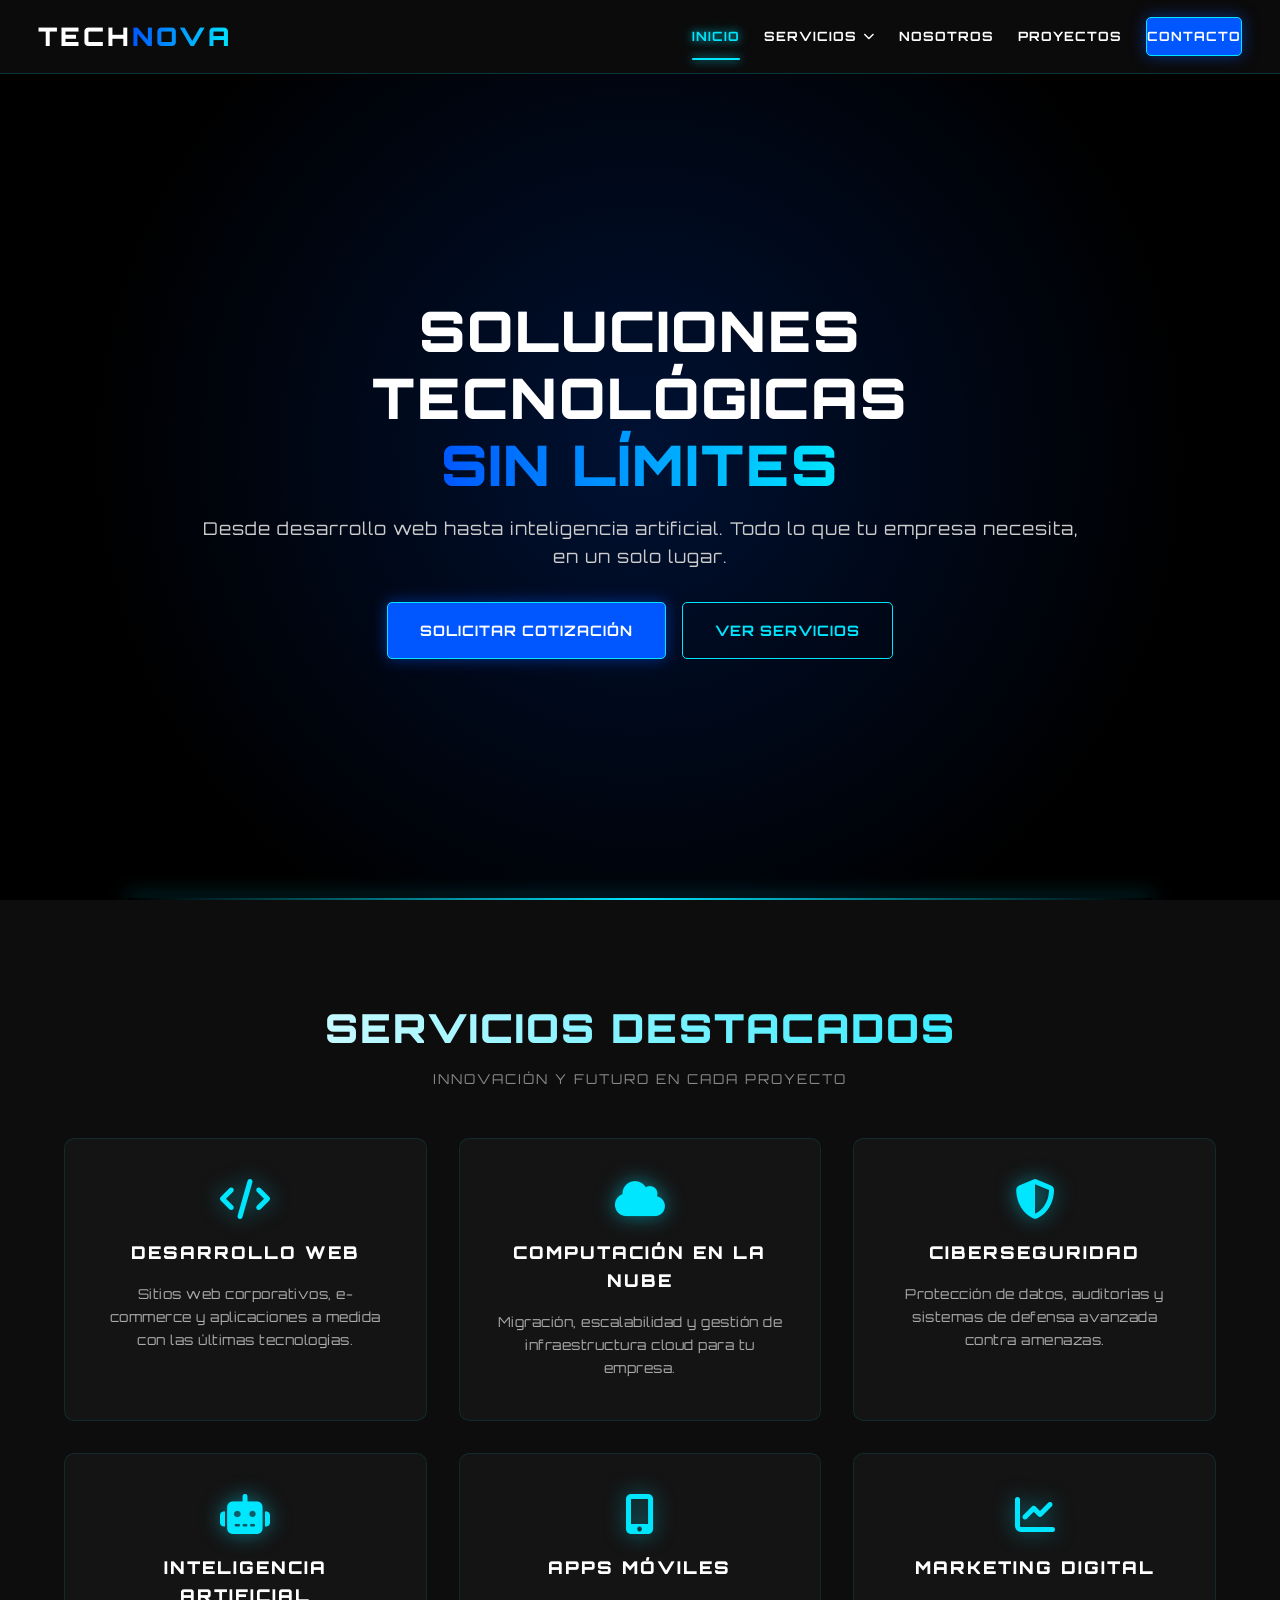
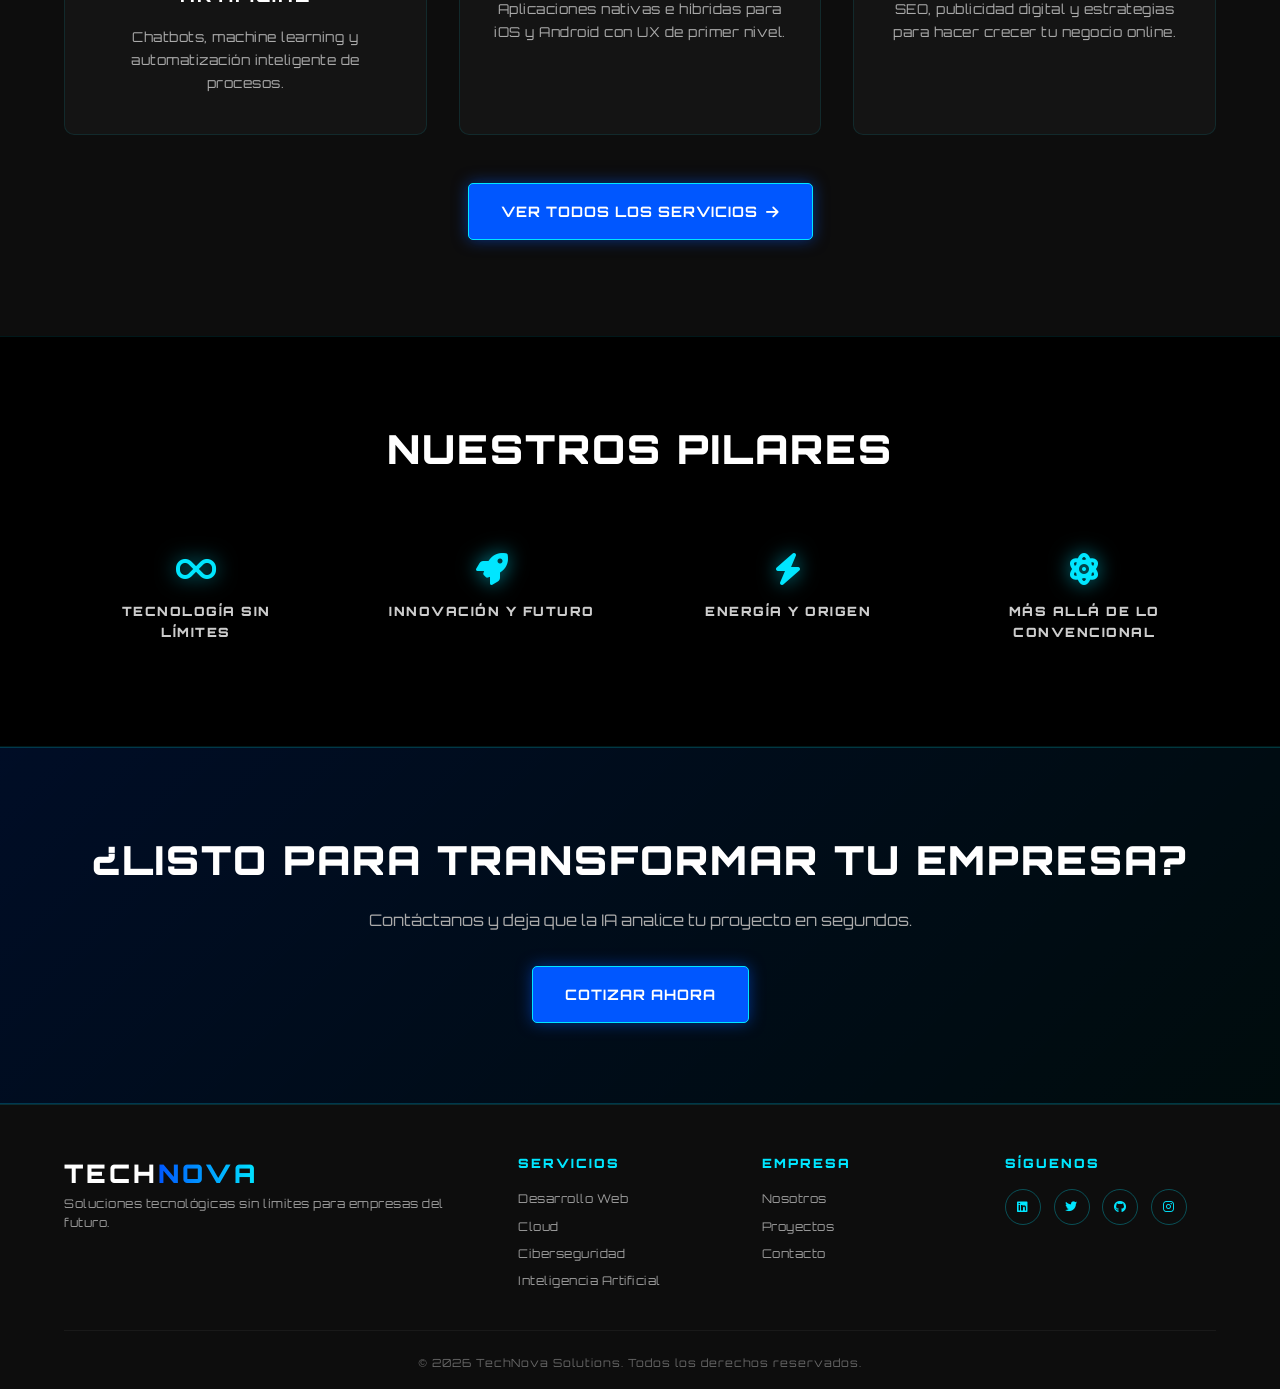
==== index.html @ 66c61c35 "Add files via upload" ====
<!DOCTYPE html>
<html lang="es">
<head>
    <meta charset="UTF-8">
    <meta name="viewport" content="width=device-width, initial-scale=1.0">
    <meta name="description" content="TechNova Solutions - Consultoría tecnológica integral: Desarrollo, Nube, IA, Ciberseguridad y más.">
    <meta name="theme-color" content="#0D0D0D">
    <title>TechNova Solutions | Innovación Sin Límites</title>
    
    <!-- Favicons -->
    <link rel="apple-touch-icon" sizes="180x180" href="assets/favicon/apple-touch-icon.png">
    <link rel="icon" type="image/png" sizes="32x32" href="assets/favicon/favicon-32x32.png">
    <link rel="icon" type="image/png" sizes="16x16" href="assets/favicon/favicon-16x16.png">
    <link rel="icon" href="favicon.ico" type="image/x-icon">
    <link rel="manifest" href="site.webmanifest">
    
    <!-- Fuentes e iconos -->
    <link rel="preconnect" href="https://fonts.googleapis.com">
    <link rel="preconnect" href="https://fonts.gstatic.com" crossorigin>
    <link href="https://fonts.googleapis.com/css2?family=Orbitron:wght@400;700;900&display=swap" rel="stylesheet">
    <link rel="stylesheet" href="https://cdnjs.cloudflare.com/ajax/libs/font-awesome/6.4.0/css/all.min.css">
    
    <!-- Estilos -->
    <link rel="stylesheet" href="css/styles.css">
    <link rel="stylesheet" href="css/animations.css">
</head>
<body>

    <!-- ========== HEADER CON MENÚ DESPLEGABLE ========== -->
    <header class="header">
        <a href="index.html" class="logo">
            <img src="assets/img/logo-icon.png" alt="TechNova" class="logo-icon" onerror="this.style.display='none'">
            <span class="logo-text">TECH<span class="logo-accent">NOVA</span></span>
        </a>
        
        <!-- Botón hamburguesa para móvil -->
        <button class="menu-toggle" aria-label="Menú">
            <i class="fas fa-bars"></i>
        </button>
        
        <nav class="nav">
            <a href="index.html" class="active">Inicio</a>
            
            <!-- MENÚ DESPLEGABLE DE SERVICIOS -->
            <div class="dropdown">
                <a href="servicios.html" class="dropdown-toggle">
                    Servicios <i class="fas fa-chevron-down"></i>
                </a>
                <div class="dropdown-menu">
                    <div class="dropdown-column">
                        <h4><i class="fas fa-code"></i> Desarrollo</h4>
                        <a href="servicios.html#web">Desarrollo Web</a>
                        <a href="servicios.html#mobile">Apps Móviles</a>
                        <a href="servicios.html#software">Software a Medida</a>
                        <a href="servicios.html#erp">ERP y CRM</a>
                        <a href="servicios.html#apis">APIs y Microservicios</a>
                    </div>
                    <div class="dropdown-column">
                        <h4><i class="fas fa-cloud"></i> Cloud</h4>
                        <a href="servicios.html#cloud">Computación en la Nube</a>
                        <a href="servicios.html#devops">DevOps y CI/CD</a>
                        <a href="servicios.html#servers">Servidores y Hosting</a>
                        <a href="servicios.html#databases">Bases de Datos</a>
                    </div>
                    <div class="dropdown-column">
                        <h4><i class="fas fa-shield-alt"></i> Seguridad</h4>
                        <a href="servicios.html#cyber">Ciberseguridad</a>
                        <a href="servicios.html#pentest">Pentesting</a>
                        <a href="servicios.html#backup">Backup y Recuperación</a>
                    </div>
                    <div class="dropdown-column">
                        <h4><i class="fas fa-robot"></i> IA y Datos</h4>
                        <a href="servicios.html#ai">Inteligencia Artificial</a>
                        <a href="servicios.html#chatbots">Chatbots</a>
                        <a href="servicios.html#bigdata">Big Data</a>
                        <a href="servicios.html#bi">Business Intelligence</a>
                    </div>
                    <div class="dropdown-column">
                        <h4><i class="fas fa-chart-line"></i> Marketing</h4>
                        <a href="servicios.html#seo">SEO</a>
                        <a href="servicios.html#ads">Publicidad Digital</a>
                        <a href="servicios.html#social">Redes Sociales</a>
                    </div>
                    <div class="dropdown-column">
                        <h4><i class="fas fa-cogs"></i> Más</h4>
                        <a href="servicios.html">Ver Todos los Servicios →</a>
                    </div>
                </div>
            </div>
            
            <a href="nosotros.html">Nosotros</a>
            <a href="proyectos.html">Proyectos</a>
            <a href="contacto.html" class="btn-primary">Contacto</a>
        </nav>
    </header>

    <!-- ========== HERO ========== -->
    <section class="hero">
        <div class="hero-content">
            <h1>Soluciones Tecnológicas <br><span class="gradient-text">Sin Límites</span></h1>
            <p>Desde desarrollo web hasta inteligencia artificial. Todo lo que tu empresa necesita, en un solo lugar.</p>
            <div class="hero-buttons">
                <a href="contacto.html" class="btn-primary btn-large">Solicitar Cotización</a>
                <a href="servicios.html" class="btn-secondary btn-large">Ver Servicios</a>
            </div>
        </div>
        <div class="hero-glow"></div>
    </section>

    <!-- ========== SERVICIOS DESTACADOS ========== -->
    <section class="services">
        <h2>Servicios Destacados</h2>
        <p class="section-subtitle">Innovación y futuro en cada proyecto</p>
        <div class="services-grid">
            <div class="service-card">
                <i class="fas fa-code"></i>
                <h3>Desarrollo Web</h3>
                <p>Sitios web corporativos, e-commerce y aplicaciones a medida con las últimas tecnologías.</p>
            </div>
            <div class="service-card">
                <i class="fas fa-cloud"></i>
                <h3>Computación en la Nube</h3>
                <p>Migración, escalabilidad y gestión de infraestructura cloud para tu empresa.</p>
            </div>
            <div class="service-card">
                <i class="fas fa-shield-alt"></i>
                <h3>Ciberseguridad</h3>
                <p>Protección de datos, auditorías y sistemas de defensa avanzada contra amenazas.</p>
            </div>
            <div class="service-card">
                <i class="fas fa-robot"></i>
                <h3>Inteligencia Artificial</h3>
                <p>Chatbots, machine learning y automatización inteligente de procesos.</p>
            </div>
            <div class="service-card">
                <i class="fas fa-mobile-alt"></i>
                <h3>Apps Móviles</h3>
                <p>Aplicaciones nativas e híbridas para iOS y Android con UX de primer nivel.</p>
            </div>
            <div class="service-card">
                <i class="fas fa-chart-line"></i>
                <h3>Marketing Digital</h3>
                <p>SEO, publicidad digital y estrategias para hacer crecer tu negocio online.</p>
            </div>
        </div>
        <div class="services-cta">
            <a href="servicios.html" class="btn-primary btn-large">Ver Todos los Servicios <i class="fas fa-arrow-right"></i></a>
        </div>
    </section>

    <!-- ========== VALORES ========== -->
    <section class="values">
        <h2>Nuestros Pilares</h2>
        <div class="values-grid">
            <div class="value-item">
                <i class="fas fa-infinity"></i>
                <h4>Tecnología sin Límites</h4>
            </div>
            <div class="value-item">
                <i class="fas fa-rocket"></i>
                <h4>Innovación y Futuro</h4>
            </div>
            <div class="value-item">
                <i class="fas fa-bolt"></i>
                <h4>Energía y Origen</h4>
            </div>
            <div class="value-item">
                <i class="fas fa-atom"></i>
                <h4>Más Allá de lo Convencional</h4>
            </div>
        </div>
    </section>

    <!-- ========== CTA FINAL ========== -->
    <section class="cta-section">
        <h2>¿Listo para transformar tu empresa?</h2>
        <p>Contáctanos y deja que la IA analice tu proyecto en segundos.</p>
        <a href="contacto.html" class="btn-primary btn-large">Cotizar Ahora</a>
    </section>

    <!-- ========== FOOTER ========== -->
    <footer class="footer">
        <div class="footer-content">
            <div class="footer-col">
                <div class="logo">
                    <img src="assets/img/logo-icon.png" alt="TechNova" class="logo-icon" onerror="this.style.display='none'">
                    <span class="logo-text">TECH<span class="logo-accent">NOVA</span></span>
                </div>
                <p>Soluciones tecnológicas sin límites para empresas del futuro.</p>
            </div>
            <div class="footer-col">
                <h4>Servicios</h4>
                <a href="servicios.html#web">Desarrollo Web</a>
                <a href="servicios.html#cloud">Cloud</a>
                <a href="servicios.html#cyber">Ciberseguridad</a>
                <a href="servicios.html#ai">Inteligencia Artificial</a>
            </div>
            <div class="footer-col">
                <h4>Empresa</h4>
                <a href="nosotros.html">Nosotros</a>
                <a href="proyectos.html">Proyectos</a>
                <a href="contacto.html">Contacto</a>
            </div>
            <div class="footer-col">
                <h4>Síguenos</h4>
                <div class="social-links">
                    <a href="#"><i class="fab fa-linkedin"></i></a>
                    <a href="#"><i class="fab fa-twitter"></i></a>
                    <a href="#"><i class="fab fa-github"></i></a>
                    <a href="#"><i class="fab fa-instagram"></i></a>
                </div>
            </div>
        </div>
        <div class="footer-bottom">
            <p>&copy; 2026 TechNova Solutions. Todos los derechos reservados.</p>
        </div>
    </footer>

    <script src="js/main.js"></script>
</body>
</html>
---- css/styles.css ----
/* ============================================
   TECHVNOVA SOLUTIONS - STYLES.CSS
   ============================================ */

/* ============================================
   VARIABLES DE COLOR (Paleta ORIGINS)
   ============================================ */
:root {
    --origins-white: #FFFFFF;
    --origins-dark: #0D0D0D;
    --origins-blue: #0057FF;
    --origins-sky: #00E6FF;
    --origins-future: #0A84FF;
    --origins-void: #000000;
    --gradient-main: linear-gradient(135deg, #0D0D0D 0%, #0057FF 50%, #00E6FF 100%);
    --gradient-glow: linear-gradient(90deg, transparent, #00E6FF, transparent);
    --font-main: 'Orbitron', sans-serif;
}

/* ============================================
   RESET Y ESTILOS GLOBALES
   ============================================ */
* {
    margin: 0;
    padding: 0;
    box-sizing: border-box;
}

html {
    scroll-behavior: smooth;
}

body {
    font-family: var(--font-main);
    background-color: var(--origins-void);
    color: var(--origins-white);
    line-height: 1.6;
    overflow-x: hidden;
}

h1, h2, h3, h4 {
    font-weight: 900;
    letter-spacing: 2px;
    text-transform: uppercase;
}

a {
    text-decoration: none;
    color: var(--origins-white);
    transition: 0.3s;
}

img {
    max-width: 100%;
    display: block;
}

/* ============================================
   HEADER
   ============================================ */
.header {
    display: flex;
    justify-content: space-between;
    align-items: center;
    padding: 1rem 3%;
    background: rgba(13, 13, 13, 0.9);
    backdrop-filter: blur(10px);
    -webkit-backdrop-filter: blur(10px);
    position: fixed;
    width: 100%;
    top: 0;
    z-index: 1000;
    border-bottom: 1px solid rgba(0, 230, 255, 0.2);
    gap: 2rem;
    transition: padding 0.3s ease, box-shadow 0.3s ease;
}

/* Header cuando se hace scroll */
.header.scrolled {
    padding: 0.6rem 3%;
    background: rgba(13, 13, 13, 0.98);
    box-shadow: 0 5px 30px rgba(0, 230, 255, 0.15);
    border-bottom-color: rgba(0, 230, 255, 0.4);
}

.header.scrolled .logo-icon {
    height: 32px;
}

.header.scrolled .logo-text {
    font-size: 1.3rem;
}

/* --- LOGO --- */
.logo {
    display: flex;
    align-items: center;
    gap: 12px;
    text-decoration: none;
    flex-shrink: 0;
}

.logo-icon {
    height: 40px;
    width: auto;
    filter: drop-shadow(0 0 8px var(--origins-sky));
    transition: 0.3s;
}

.logo:hover .logo-icon {
    filter: drop-shadow(0 0 15px var(--origins-sky));
    transform: scale(1.05);
}

.logo-text {
    font-family: var(--font-main);
    font-weight: 900;
    font-size: 1.6rem;
    letter-spacing: 3px;
    color: var(--origins-white);
    transition: 0.3s;
}

.logo-accent {
    background: linear-gradient(90deg, var(--origins-blue), var(--origins-sky));
    -webkit-background-clip: text;
    background-clip: text;
    -webkit-text-fill-color: transparent;
}

/* --- NAVEGACIÓN --- */
.nav {
    display: flex;
    align-items: center;
    gap: 1.5rem;
    flex: 1;
    justify-content: flex-end;
}

.nav > a {
    margin: 0;
    font-size: 0.8rem;
    padding: 0.5rem 0;
    letter-spacing: 1px;
    font-weight: 700;
    text-transform: uppercase;
    position: relative;
}

.nav > a:hover,
.nav > a.active {
    color: var(--origins-sky);
    text-shadow: 0 0 10px var(--origins-sky);
}

.nav > a.active::after {
    content: '';
    position: absolute;
    bottom: -5px;
    left: 0;
    width: 100%;
    height: 2px;
    background: var(--origins-sky);
    box-shadow: 0 0 10px var(--origins-sky);
    border-radius: 2px;
}

/* --- BOTÓN PRIMARIO --- */
.btn-primary {
    background: var(--origins-blue);
    padding: 0.8rem 1.5rem;
    border-radius: 5px;
    font-weight: 700;
    border: 1px solid var(--origins-sky);
    box-shadow: 0 0 15px rgba(0, 87, 255, 0.5);
    font-family: var(--font-main);
    cursor: pointer;
    font-size: 0.85rem;
    letter-spacing: 1px;
    text-transform: uppercase;
    display: inline-flex;
    align-items: center;
    justify-content: center;
    gap: 8px;
    transition: 0.3s;
    white-space: nowrap;
}

.btn-primary:hover {
    background: var(--origins-sky);
    color: var(--origins-void);
    box-shadow: 0 0 25px var(--origins-sky);
    transform: translateY(-2px);
}

.btn-primary:disabled {
    opacity: 0.6;
    cursor: not-allowed;
    transform: none;
}

/* --- BOTÓN SECUNDARIO --- */
.btn-secondary {
    background: transparent;
    padding: 0.8rem 1.5rem;
    border-radius: 5px;
    font-weight: 700;
    border: 1px solid var(--origins-sky);
    color: var(--origins-sky);
    font-family: var(--font-main);
    cursor: pointer;
    font-size: 0.85rem;
    letter-spacing: 1px;
    text-transform: uppercase;
    display: inline-flex;
    align-items: center;
    justify-content: center;
    gap: 8px;
    transition: 0.3s;
    white-space: nowrap;
}

.btn-secondary:hover {
    background: var(--origins-sky);
    color: var(--origins-void);
    box-shadow: 0 0 25px var(--origins-sky);
    transform: translateY(-2px);
}

.btn-large {
    padding: 1rem 2rem;
    font-size: 0.9rem;
}

/* ============================================
   MENÚ DESPLEGABLE (VERSIÓN COMPACTA)
   ============================================ */
.dropdown {
    position: relative;
    display: inline-block;
}

.dropdown-toggle {
    display: flex;
    align-items: center;
    gap: 6px;
    cursor: pointer;
    user-select: none;
    font-size: 0.8rem;
    letter-spacing: 1px;
    font-weight: 700;
    text-transform: uppercase;
    padding: 0.5rem 0;
    color: var(--origins-white);
}

.dropdown-toggle:hover,
.dropdown.active .dropdown-toggle {
    color: var(--origins-sky);
    text-shadow: 0 0 10px var(--origins-sky);
}

.dropdown-toggle i {
    font-size: 0.7rem;
    transition: transform 0.3s;
}

.dropdown:hover .dropdown-toggle i,
.dropdown.active .dropdown-toggle i {
    transform: rotate(180deg);
}

/* Menú desplegable - OCULTO POR DEFECTO */
.dropdown-menu {
    position: absolute;
    top: calc(100% + 12px);
    left: 50%;
    transform: translateX(-50%) translateY(-10px);
    background: rgba(10, 10, 10, 0.98);
    backdrop-filter: blur(20px);
    -webkit-backdrop-filter: blur(20px);
    border: 1px solid rgba(0, 230, 255, 0.3);
    border-radius: 12px;
    padding: 1.2rem;
    
    /* TAMAÑO CONTROLADO */
    width: 720px;
    max-width: 90vw;
    max-height: 70vh;
    overflow-y: auto;
    
    /* Grid de 3 columnas */
    display: grid;
    grid-template-columns: repeat(3, 1fr);
    gap: 1.2rem;
    
    /* OCULTO POR DEFECTO */
    opacity: 0;
    visibility: hidden;
    pointer-events: none;
    transition: opacity 0.25s ease, transform 0.25s ease, visibility 0.25s;
    
    box-shadow: 0 15px 40px rgba(0, 0, 0, 0.7), 0 0 30px rgba(0, 87, 255, 0.2);
    z-index: 999;
}

/* Aparece al hacer hover o cuando está activo */
.dropdown:hover .dropdown-menu,
.dropdown.active .dropdown-menu {
    opacity: 1;
    visibility: visible;
    pointer-events: auto;
    transform: translateX(-50%) translateY(0);
}

/* Flecha triangular arriba */
.dropdown-menu::before {
    content: '';
    position: absolute;
    top: -8px;
    left: 50%;
    transform: translateX(-50%) rotate(45deg);
    width: 14px;
    height: 14px;
    background: rgba(10, 10, 10, 0.98);
    border-top: 1px solid rgba(0, 230, 255, 0.3);
    border-left: 1px solid rgba(0, 230, 255, 0.3);
}

/* Scrollbar personalizada */
.dropdown-menu::-webkit-scrollbar {
    width: 6px;
}

.dropdown-menu::-webkit-scrollbar-track {
    background: rgba(0, 0, 0, 0.3);
    border-radius: 3px;
}

.dropdown-menu::-webkit-scrollbar-thumb {
    background: var(--origins-sky);
    border-radius: 3px;
    box-shadow: 0 0 8px var(--origins-sky);
}

/* ============================================
   COLUMNAS DEL DROPDOWN
   ============================================ */
.dropdown-column {
    display: flex;
    flex-direction: column;
    gap: 2px;
}

.dropdown-column h4 {
    font-size: 0.7rem;
    color: var(--origins-sky);
    margin-bottom: 0.5rem;
    display: flex;
    align-items: center;
    gap: 6px;
    letter-spacing: 1.5px;
    text-transform: uppercase;
    padding-bottom: 0.5rem;
    border-bottom: 1px solid rgba(0, 230, 255, 0.2);
    font-weight: 700;
}

.dropdown-column h4 i {
    font-size: 0.8rem;
    filter: drop-shadow(0 0 5px var(--origins-sky));
}

.dropdown-column a {
    display: block;
    font-size: 0.75rem;
    padding: 0.45rem 0.6rem;
    color: #aaa;
    margin: 0;
    letter-spacing: 0.3px;
    text-transform: none;
    font-weight: 400;
    border-radius: 5px;
    transition: all 0.2s ease;
    white-space: nowrap;
    overflow: hidden;
    text-overflow: ellipsis;
}

.dropdown-column a:hover {
    color: var(--origins-sky);
    background: rgba(0, 230, 255, 0.08);
    padding-left: 1rem;
    text-shadow: 0 0 8px var(--origins-sky);
}

/* ============================================
   MENÚ HAMBURGUESA (MÓVIL)
   ============================================ */
.menu-toggle {
    display: none;
    background: transparent;
    border: 1px solid var(--origins-sky);
    color: var(--origins-sky);
    padding: 0.5rem 0.8rem;
    border-radius: 5px;
    font-size: 1.2rem;
    cursor: pointer;
    transition: 0.3s;
}

.menu-toggle:hover {
    background: rgba(0, 230, 255, 0.1);
    box-shadow: 0 0 15px rgba(0, 230, 255, 0.5);
}

/* ============================================
   HERO
   ============================================ */
.hero {
    min-height: 100vh;
    display: flex;
    align-items: center;
    justify-content: center;
    text-align: center;
    background: radial-gradient(circle at center, #001133 0%, var(--origins-void) 70%);
    position: relative;
    padding: 120px 5% 4rem;
}

.hero-content {
    position: relative;
    z-index: 2;
    max-width: 900px;
}

.hero h1 {
    font-size: clamp(1.8rem, 5vw, 3.5rem);
    margin-bottom: 1rem;
    line-height: 1.2;
}

.gradient-text {
    background: linear-gradient(90deg, var(--origins-blue), var(--origins-sky));
    -webkit-background-clip: text;
    background-clip: text;
    -webkit-text-fill-color: transparent;
}

.hero p {
    font-size: clamp(0.9rem, 2vw, 1.1rem);
    margin-bottom: 2rem;
    color: #ccc;
    font-weight: 400;
    letter-spacing: 1px;
}

.hero-buttons {
    display: flex;
    gap: 1rem;
    justify-content: center;
    flex-wrap: wrap;
}

.hero-glow {
    position: absolute;
    bottom: 0;
    left: 50%;
    transform: translateX(-50%);
    width: 80%;
    height: 2px;
    background: var(--gradient-glow);
    box-shadow: 0 0 20px var(--origins-sky);
}

/* ============================================
   PAGE HERO (Para páginas internas)
   ============================================ */
.page-hero {
    padding: 10rem 5% 4rem;
    text-align: center;
    background: radial-gradient(circle at center, #001133 0%, var(--origins-void) 70%);
    border-bottom: 1px solid rgba(0, 230, 255, 0.1);
}

.page-hero h1 {
    font-size: clamp(1.8rem, 5vw, 3.5rem);
    margin-bottom: 1rem;
}

.page-hero p {
    color: #aaa;
    font-size: 1rem;
    letter-spacing: 1px;
}

/* ============================================
   SECCIÓN SERVICIOS
   ============================================ */
.services {
    padding: 6rem 5%;
    background: var(--origins-dark);
    position: relative;
}

.services h2 {
    text-align: center;
    margin-bottom: 0.5rem;
    font-size: clamp(1.5rem, 4vw, 2.5rem);
    background: linear-gradient(90deg, var(--origins-white), var(--origins-sky));
    -webkit-background-clip: text;
    background-clip: text;
    -webkit-text-fill-color: transparent;
}

.section-subtitle {
    text-align: center;
    color: #888;
    margin-bottom: 3rem;
    font-size: 0.85rem;
    letter-spacing: 2px;
    text-transform: uppercase;
}

.services-grid {
    display: grid;
    grid-template-columns: repeat(auto-fit, minmax(280px, 1fr));
    gap: 2rem;
    max-width: 1300px;
    margin: 0 auto;
}

.service-card {
    background: rgba(255, 255, 255, 0.03);
    border: 1px solid rgba(0, 230, 255, 0.1);
    padding: 2.5rem 2rem;
    border-radius: 10px;
    text-align: center;
    transition: 0.3s;
    position: relative;
    overflow: hidden;
}

.service-card::before {
    content: '';
    position: absolute;
    top: 0;
    left: -100%;
    width: 100%;
    height: 2px;
    background: linear-gradient(90deg, transparent, var(--origins-sky), transparent);
    transition: 0.5s;
}

.service-card:hover::before {
    left: 100%;
}

.service-card:hover {
    transform: translateY(-10px);
    border-color: var(--origins-sky);
    box-shadow: 0 10px 30px rgba(0, 87, 255, 0.3);
}

.service-card i {
    font-size: 2.5rem;
    color: var(--origins-sky);
    margin-bottom: 1.2rem;
    filter: drop-shadow(0 0 10px rgba(0, 230, 255, 0.5));
}

.service-card h3 {
    font-size: 1.1rem;
    margin-bottom: 1rem;
    color: var(--origins-white);
}

.service-card p {
    color: #aaa;
    font-size: 0.85rem;
    font-weight: 400;
    letter-spacing: 0.5px;
    line-height: 1.7;
}

.service-card.highlight {
    background: linear-gradient(135deg, rgba(0, 87, 255, 0.15), rgba(0, 230, 255, 0.1));
    border: 2px solid var(--origins-sky);
    box-shadow: 0 0 30px rgba(0, 230, 255, 0.2);
}

.services-cta {
    text-align: center;
    margin-top: 3rem;
}

/* ============================================
   CATEGORÍAS DE SERVICIOS (servicios.html)
   ============================================ */
.service-category {
    padding: 4rem 5%;
    max-width: 1300px;
    margin: 0 auto;
    border-bottom: 1px solid rgba(0, 230, 255, 0.08);
}

.category-header {
    text-align: center;
    margin-bottom: 3rem;
}

.category-header i {
    font-size: 3rem;
    color: var(--origins-sky);
    margin-bottom: 1rem;
    filter: drop-shadow(0 0 15px rgba(0, 230, 255, 0.6));
}

.category-header h2 {
    font-size: clamp(1.5rem, 4vw, 2.2rem);
    margin-bottom: 0.5rem;
    background: linear-gradient(90deg, var(--origins-white), var(--origins-sky));
    -webkit-background-clip: text;
    background-clip: text;
    -webkit-text-fill-color: transparent;
}

.category-header p {
    color: #888;
    font-size: 0.95rem;
    letter-spacing: 1px;
}

/* ============================================
   SECCIÓN VALORES
   ============================================ */
.values {
    padding: 5rem 5%;
    background: var(--origins-void);
    border-top: 1px solid rgba(0, 230, 255, 0.1);
    border-bottom: 1px solid rgba(0, 230, 255, 0.1);
}

.values h2 {
    text-align: center;
    margin-bottom: 3rem;
    font-size: clamp(1.5rem, 4vw, 2.5rem);
}

.values-grid {
    display: grid;
    grid-template-columns: repeat(auto-fit, minmax(200px, 1fr));
    gap: 2rem;
    max-width: 1200px;
    margin: 0 auto;
    text-align: center;
}

.value-item {
    padding: 1.5rem;
    transition: 0.3s;
}

.value-item:hover {
    transform: scale(1.05);
}

.value-item i {
    font-size: 2rem;
    color: var(--origins-sky);
    margin-bottom: 1rem;
    filter: drop-shadow(0 0 10px rgba(0, 230, 255, 0.6));
}

.value-item h4 {
    font-size: 0.8rem;
    letter-spacing: 1.5px;
    color: #ccc;
}

/* ============================================
   CTA SECTION
   ============================================ */
.cta-section {
    padding: 5rem 5%;
    text-align: center;
    background: linear-gradient(135deg, rgba(0, 87, 255, 0.15), rgba(0, 230, 255, 0.05));
    border-top: 1px solid rgba(0, 230, 255, 0.2);
    border-bottom: 1px solid rgba(0, 230, 255, 0.2);
}

.cta-section h2 {
    font-size: clamp(1.5rem, 4vw, 2.5rem);
    margin-bottom: 1rem;
}

.cta-section p {
    color: #aaa;
    margin-bottom: 2rem;
    font-size: 1rem;
}

/* ============================================
   CONTACTO
   ============================================ */
.contact-container {
    display: grid;
    grid-template-columns: 1fr 2fr;
    gap: 3rem;
    padding: 5rem 5%;
    max-width: 1300px;
    margin: 0 auto;
}

.contact-info {
    background: rgba(255, 255, 255, 0.03);
    border: 1px solid rgba(0, 230, 255, 0.2);
    border-radius: 10px;
    padding: 2rem;
    height: fit-content;
}

.contact-info h2 {
    font-size: 1.2rem;
    margin-bottom: 1.5rem;
    color: var(--origins-sky);
}

.info-item {
    display: flex;
    gap: 1rem;
    margin-bottom: 1.5rem;
    align-items: flex-start;
}

.info-item i {
    color: var(--origins-sky);
    font-size: 1.3rem;
    margin-top: 4px;
}

.info-item h4 {
    font-size: 0.75rem;
    color: #888;
    margin-bottom: 0.2rem;
    letter-spacing: 1px;
}

.info-item p {
    font-size: 0.85rem;
    color: #ddd;
    text-transform: none;
    letter-spacing: 0.5px;
}

.contact-form-container {
    background: rgba(255, 255, 255, 0.02);
    border: 1px solid rgba(0, 230, 255, 0.15);
    border-radius: 10px;
    padding: 2.5rem;
}

.contact-form label {
    display: block;
    font-size: 0.75rem;
    color: var(--origins-sky);
    margin-bottom: 0.5rem;
    letter-spacing: 1px;
    text-transform: uppercase;
    font-weight: 700;
}

.contact-form label i {
    margin-right: 6px;
}

.form-row {
    display: grid;
    grid-template-columns: 1fr 1fr;
    gap: 1.5rem;
}

/* ============================================
   FORMULARIOS
   ============================================ */
.form-group {
    margin-bottom: 1.5rem;
}

.form-group input,
.form-group select,
.form-group textarea {
    width: 100%;
    padding: 1rem 1.2rem;
    background: rgba(255, 255, 255, 0.05);
    border: 1px solid rgba(0, 230, 255, 0.3);
    border-radius: 5px;
    color: var(--origins-white);
    font-family: var(--font-main);
    font-size: 0.85rem;
    outline: none;
    transition: 0.3s;
    letter-spacing: 0.5px;
}

.form-group input::placeholder,
.form-group textarea::placeholder {
    color: #666;
    font-family: var(--font-main);
}

.form-group input:focus,
.form-group select:focus,
.form-group textarea:focus {
    border-color: var(--origins-sky);
    box-shadow: 0 0 15px rgba(0, 230, 255, 0.3);
    background: rgba(255, 255, 255, 0.08);
}

.form-group select {
    cursor: pointer;
    appearance: none;
    -webkit-appearance: none;
    background-image: url("data:image/svg+xml;charset=UTF-8,%3csvg xmlns='http://www.w3.org/2000/svg' viewBox='0 0 24 24' fill='none' stroke='%2300E6FF' stroke-width='2'%3e%3cpolyline points='6 9 12 15 18 9'/%3e%3c/svg%3e");
    background-repeat: no-repeat;
    background-position: right 1rem center;
    background-size: 1em;
    padding-right: 2.5rem;
}

.form-group select option {
    background: var(--origins-dark);
    color: var(--origins-white);
}

.form-group select optgroup {
    background: #1a1a1a;
    color: var(--origins-sky);
    font-weight: 700;
    padding: 0.5rem 0;
}

/* ============================================
   AI RESPONSE (dentro del formulario)
   ============================================ */
.ai-response {
    margin-top: 2rem;
    padding: 1.5rem;
    background: rgba(0, 87, 255, 0.1);
    border-left: 4px solid var(--origins-sky);
    border-radius: 5px;
    text-align: left;
    animation: fadeIn 0.5s ease;
}

.ai-response h3 {
    color: var(--origins-sky);
    margin-bottom: 0.8rem;
    font-size: 0.9rem;
    display: flex;
    align-items: center;
    gap: 8px;
}

.ai-response p {
    color: #ddd;
    font-size: 0.85rem;
    line-height: 1.7;
    font-weight: 400;
    letter-spacing: 0.5px;
}

.hidden {
    display: none !important;
}

@keyframes fadeIn {
    from { opacity: 0; transform: translateY(10px); }
    to { opacity: 1; transform: translateY(0); }
}

/* ============================================
   ABOUT SECTION (nosotros.html)
   ============================================ */
.about-section {
    padding: 5rem 5%;
    max-width: 1000px;
    margin: 0 auto;
}

.about-content h2 {
    font-size: 1.6rem;
    margin: 2rem 0 1rem;
    color: var(--origins-sky);
}

.about-content p {
    color: #bbb;
    font-size: 0.95rem;
    line-height: 1.8;
    letter-spacing: 0.5px;
    margin-bottom: 1.5rem;
}

.about-stats {
    display: grid;
    grid-template-columns: repeat(auto-fit, minmax(150px, 1fr));
    gap: 2rem;
    margin: 3rem 0;
    padding: 2rem;
    background: rgba(0, 87, 255, 0.08);
    border: 1px solid rgba(0, 230, 255, 0.2);
    border-radius: 10px;
    text-align: center;
}

.stat h3 {
    font-size: 1.8rem;
    color: var(--origins-sky);
    text-shadow: 0 0 15px var(--origins-sky);
    margin-bottom: 0.3rem;
}

.stat p {
    font-size: 0.75rem;
    color: #aaa;
    letter-spacing: 1px;
    text-transform: uppercase;
}

/* ============================================
   PROYECTOS
   ============================================ */
.projects-section {
    padding: 5rem 5%;
    max-width: 1300px;
    margin: 0 auto;
}

.projects-grid {
    display: grid;
    grid-template-columns: repeat(auto-fit, minmax(300px, 1fr));
    gap: 2rem;
}

.project-card {
    background: rgba(255, 255, 255, 0.03);
    border: 1px solid rgba(0, 230, 255, 0.15);
    border-radius: 10px;
    padding: 2rem;
    transition: 0.3s;
    text-align: center;
}

.project-card:hover {
    transform: translateY(-8px);
    border-color: var(--origins-sky);
    box-shadow: 0 15px 40px rgba(0, 87, 255, 0.3);
}

.project-img {
    width: 80px;
    height: 80px;
    margin: 0 auto 1.5rem;
    display: flex;
    align-items: center;
    justify-content: center;
    background: rgba(0, 230, 255, 0.1);
    border-radius: 50%;
    border: 2px solid var(--origins-sky);
}

.project-img i {
    font-size: 2rem;
    color: var(--origins-sky);
}

.project-card h3 {
    font-size: 1rem;
    margin-bottom: 0.8rem;
}

.project-card p {
    color: #999;
    font-size: 0.85rem;
    line-height: 1.6;
    margin-bottom: 1rem;
}

.tag {
    display: inline-block;
    padding: 0.3rem 0.8rem;
    background: rgba(0, 230, 255, 0.15);
    border: 1px solid var(--origins-sky);
    border-radius: 20px;
    font-size: 0.7rem;
    color: var(--origins-sky);
    letter-spacing: 1px;
    text-transform: uppercase;
}

/* ============================================
   FOOTER
   ============================================ */
.footer {
    background: var(--origins-dark);
    border-top: 1px solid rgba(0, 230, 255, 0.15);
    padding: 3rem 5% 1rem;
    margin-top: 0;
}

.footer-content {
    display: grid;
    grid-template-columns: 2fr 1fr 1fr 1fr;
    gap: 2rem;
    max-width: 1300px;
    margin: 0 auto 2rem;
}

.footer-col h4 {
    font-size: 0.8rem;
    color: var(--origins-sky);
    margin-bottom: 1rem;
    letter-spacing: 2px;
}

.footer-col a,
.footer-col p {
    display: block;
    font-size: 0.75rem;
    color: #999;
    margin-bottom: 0.5rem;
    letter-spacing: 0.5px;
    font-weight: 400;
    text-transform: none;
}

.footer-col a:hover {
    color: var(--origins-sky);
    text-shadow: 0 0 8px var(--origins-sky);
}

.footer-col p i {
    color: var(--origins-sky);
    margin-right: 6px;
}

.social-links {
    display: flex;
    gap: 0.8rem;
    flex-wrap: wrap;
}

.social-links a {
    width: 36px;
    height: 36px;
    display: flex !important;
    align-items: center;
    justify-content: center;
    border: 1px solid rgba(0, 230, 255, 0.3);
    border-radius: 50%;
    color: var(--origins-sky) !important;
    transition: 0.3s;
    margin: 0 !important;
}

.social-links a:hover {
    background: var(--origins-sky);
    color: var(--origins-void) !important;
    box-shadow: 0 0 15px var(--origins-sky);
}

.footer-bottom {
    text-align: center;
    padding-top: 1.5rem;
    border-top: 1px solid rgba(255, 255, 255, 0.05);
    font-size: 0.7rem;
    color: #666;
    letter-spacing: 1px;
}

/* ============================================
   ANIMACIÓN FADE IN UP
   ============================================ */
@keyframes fadeInUp {
    from {
        opacity: 0;
        transform: translateY(30px);
    }
    to {
        opacity: 1;
        transform: translateY(0);
    }
}

.fade-in-up {
    animation: fadeInUp 0.8s ease-out forwards;
}

/* ============================================
   RESPONSIVE - TABLET (1024px)
   ============================================ */
@media (max-width: 1024px) {
    .dropdown-menu {
        width: 600px;
        grid-template-columns: repeat(2, 1fr);
    }
    
    .footer-content {
        grid-template-columns: 1fr 1fr;
    }
}

/* ============================================
   RESPONSIVE - MÓVIL (768px)
   ============================================ */
@media (max-width: 768px) {
    /* Header */
    .header {
        flex-wrap: wrap;
        padding: 1rem 4%;
        gap: 0.5rem;
    }
    
    .menu-toggle {
        display: block;
        order: 3;
    }
    
    .logo {
        order: 1;
        flex: 1;
    }
    
    .logo-icon {
        height: 32px;
    }
    
    .logo-text {
        font-size: 1.2rem;
        letter-spacing: 2px;
    }
    
    /* Navegación móvil */
    .nav {
        position: fixed;
        top: 0;
        left: 0;
        right: 0;
        bottom: 0;
        flex-direction: column;
        background: rgba(10, 10, 10, 0.99);
        backdrop-filter: blur(20px);
        -webkit-backdrop-filter: blur(20px);
        padding: 6rem 1.5rem 2rem;
        transform: translateX(100%);
        transition: transform 0.4s ease;
        align-items: stretch;
        justify-content: flex-start;
        gap: 0;
        max-height: 100vh;
        overflow-y: auto;
        z-index: 999;
    }
    
    .nav.active {
        transform: translateX(0);
    }
    
    .nav > a {
        margin: 0;
        padding: 1rem 0;
        font-size: 0.9rem;
        border-bottom: 1px solid rgba(255, 255, 255, 0.05);
        text-align: left;
    }
    
    .nav > a.active::after {
        display: none;
    }
    
    /* Dropdown en móvil: acordeón */
    .dropdown {
        width: 100%;
        border-bottom: 1px solid rgba(255, 255, 255, 0.05);
    }
    
    .dropdown-toggle {
        padding: 1rem 0 !important;
        width: 100%;
        justify-content: space-between;
        font-size: 0.9rem;
        border-bottom: none;
    }
    
    .dropdown-menu {
        position: static;
        transform: none !important;
        opacity: 1 !important;
        visibility: visible !important;
        pointer-events: auto !important;
        width: 100%;
        max-height: 0;
        overflow: hidden;
        padding: 0;
        margin: 0;
        grid-template-columns: 1fr;
        gap: 0;
        box-shadow: none;
        border: none;
        border-radius: 0;
        background: rgba(0, 0, 0, 0.5);
        transition: max-height 0.4s ease, padding 0.4s ease;
    }
    
    .dropdown-menu::before {
        display: none;
    }
    
    .dropdown.active .dropdown-menu {
        max-height: 2000px;
        padding: 0.5rem 0 1rem;
    }
    
    .dropdown-column {
        margin-bottom: 0.5rem;
    }
    
    .dropdown-column h4 {
        padding: 0.6rem 1rem;
        margin-bottom: 0;
        font-size: 0.7rem;
        border-bottom: none;
    }
    
    .dropdown-column a {
        padding: 0.6rem 1.5rem;
        font-size: 0.8rem;
        white-space: normal;
        border-radius: 0;
    }
    
    .dropdown-column a:hover {
        padding-left: 1.8rem;
    }
    
    /* Botón contacto en móvil */
    .nav .btn-primary {
        margin-top: 1rem;
        text-align: center;
        justify-content: center;
    }
    
    /* Hero */
    .hero {
        padding-top: 100px;
        min-height: auto;
        padding-bottom: 3rem;
    }
    
    .hero h1 {
        font-size: 1.8rem;
    }
    
    .hero p {
        font-size: 0.9rem;
    }
    
    .hero-buttons {
        flex-direction: column;
        align-items: center;
    }
    
    /* Secciones */
    .services,
    .contact-container,
    .values,
    .cta-section,
    .page-hero,
    .about-section,
    .projects-section {
        padding-left: 5%;
        padding-right: 5%;
    }
    
    .services {
        padding-top: 4rem;
        padding-bottom: 4rem;
    }
    
    /* Contacto */
    .contact-container {
        grid-template-columns: 1fr;
        padding-top: 3rem;
        padding-bottom: 3rem;
    }
    
    .contact-form-container {
        padding: 1.5rem;
    }
    
    .form-row {
        grid-template-columns: 1fr;
        gap: 0;
    }
    
    /* Servicios */
    .services-grid {
        grid-template-columns: 1fr;
    }
    
    /* Footer */
    .footer-content {
        grid-template-columns: 1fr;
        text-align: center;
        gap: 2rem;
    }
    
    .social-links {
        justify-content: center;
    }
    
    /* About */
    .about-stats {
        grid-template-columns: 1fr 1fr;
    }
    
    .stat h3 {
        font-size: 1.5rem;
    }
    
    /* Category header */
    .category-header i {
        font-size: 2.2rem;
    }
}

/* ============================================
   RESPONSIVE - MÓVIL PEQUEÑO (480px)
   ============================================ */
@media (max-width: 480px) {
    .logo-text {
        font-size: 1rem;
    }
    
    .hero h1 {
        font-size: 1.5rem;
    }
    
    .btn-large {
        padding: 0.8rem 1.5rem;
        font-size: 0.8rem;
        width: 100%;
    }
    
    .about-stats {
        grid-template-columns: 1fr;
    }
}
---- css/animations.css ----
/* ============================================
   ANIMACIÓN DE CARTA VOLADORA
   ============================================ */
.letter-animation {
    position: fixed;
    top: 0;
    left: 0;
    width: 100vw;
    height: 100vh;
    background: rgba(0, 0, 0, 0.95);
    backdrop-filter: blur(10px);
    z-index: 9999;
    display: flex;
    align-items: center;
    justify-content: center;
    opacity: 0;
    transition: opacity 0.3s;
}

.letter-animation.active {
    opacity: 1;
}

.letter-envelope {
    position: relative;
    width: 200px;
    height: 140px;
    background: linear-gradient(135deg, #0057FF, #00E6FF);
    border-radius: 8px;
    box-shadow: 
        0 0 30px rgba(0, 230, 255, 0.8),
        0 0 60px rgba(0, 87, 255, 0.5),
        inset 0 0 20px rgba(255, 255, 255, 0.2);
    display: flex;
    align-items: center;
    justify-content: center;
    animation: envelopePulse 1.5s ease-in-out infinite;
    transform-style: preserve-3d;
}

/* Triángulo superior del sobre */
.letter-envelope::before {
    content: '';
    position: absolute;
    top: 0;
    left: 0;
    width: 100%;
    height: 100%;
    background: linear-gradient(135deg, #0A84FF, #0057FF);
    clip-path: polygon(0 0, 50% 50%, 100% 0);
    border-radius: 8px 8px 0 0;
    transform-origin: top;
    animation: envelopeOpen 1s ease-in-out infinite alternate;
}

.letter-paper {
    position: relative;
    z-index: 2;
    color: white;
    text-align: center;
    animation: paperFloat 2s ease-in-out infinite;
}

.letter-paper i {
    font-size: 2.5rem;
    margin-bottom: 0.5rem;
    filter: drop-shadow(0 0 10px rgba(255, 255, 255, 0.8));
}

.letter-paper p {
    font-family: 'Orbitron', sans-serif;
    font-size: 0.8rem;
    letter-spacing: 2px;
    font-weight: 700;
}

/* Vuelo de la carta hacia la derecha */
.letter-flying {
    animation: flyRight 1.5s cubic-bezier(0.6, -0.5, 0.4, 1.5) forwards !important;
}

@keyframes envelopePulse {
    0%, 100% { 
        transform: scale(1); 
        box-shadow: 0 0 30px rgba(0, 230, 255, 0.8), 0 0 60px rgba(0, 87, 255, 0.5);
    }
    50% { 
        transform: scale(1.05); 
        box-shadow: 0 0 50px rgba(0, 230, 255, 1), 0 0 100px rgba(0, 87, 255, 0.8);
    }
}

@keyframes envelopeOpen {
    0% { transform: rotateX(0); }
    100% { transform: rotateX(-180deg); }
}

@keyframes paperFloat {
    0%, 100% { transform: translateY(0); }
    50% { transform: translateY(-8px); }
}

@keyframes flyRight {
    0% {
        transform: translateX(0) rotate(0) scale(1);
        opacity: 1;
    }
    30% {
        transform: translateX(50px) translateY(-30px) rotate(15deg) scale(0.95);
    }
    100% {
        transform: translateX(calc(100vw + 300px)) translateY(-200px) rotate(720deg) scale(0.3);
        opacity: 0;
    }
}

/* ============================================
   MODAL DE ÉXITO
   ============================================ */
.success-modal {
    position: fixed;
    top: 0;
    left: 0;
    width: 100vw;
    height: 100vh;
    background: rgba(0, 0, 0, 0.9);
    backdrop-filter: blur(10px);
    z-index: 10000;
    display: flex;
    align-items: center;
    justify-content: center;
    padding: 1rem;
    opacity: 0;
    transition: opacity 0.4s;
}

.success-modal.active {
    opacity: 1;
}

.success-content {
    background: linear-gradient(135deg, rgba(13, 13, 13, 0.98), rgba(0, 87, 255, 0.15));
    border: 2px solid var(--origins-sky);
    border-radius: 15px;
    padding: 3rem 2rem;
    max-width: 600px;
    width: 100%;
    text-align: center;
    box-shadow: 
        0 0 60px rgba(0, 230, 255, 0.4),
        0 20px 60px rgba(0, 0, 0, 0.8);
    transform: scale(0.8);
    transition: transform 0.4s cubic-bezier(0.6, -0.5, 0.4, 1.5);
}

.success-modal.active .success-content {
    transform: scale(1);
}

.success-icon {
    font-size: 5rem;
    color: var(--origins-sky);
    margin-bottom: 1rem;
    animation: successPop 0.6s ease-out;
    filter: drop-shadow(0 0 20px var(--origins-sky));
}

@keyframes successPop {
    0% { transform: scale(0) rotate(-180deg); }
    50% { transform: scale(1.3) rotate(10deg); }
    100% { transform: scale(1) rotate(0); }
}

.success-content h2 {
    font-size: clamp(1.2rem, 3vw, 1.6rem);
    margin-bottom: 1.5rem;
    background: linear-gradient(90deg, var(--origins-sky), var(--origins-white), var(--origins-sky));
    background-size: 200% auto;
    -webkit-background-clip: text;
    -webkit-text-fill-color: transparent;
    background-clip: text;
    animation: shimmer 2s linear infinite;
}

@keyframes shimmer {
    0% { background-position: 0% center; }
    100% { background-position: 200% center; }
}

.ai-response-box {
    background: rgba(0, 230, 255, 0.08);
    border-left: 4px solid var(--origins-sky);
    border-radius: 8px;
    padding: 1.5rem;
    margin: 1.5rem 0;
    text-align: left;
}

.ai-response-box p {
    color: #ddd;
    font-size: 0.9rem;
    line-height: 1.7;
    letter-spacing: 0.3px;
    font-weight: 400;
}

.success-note {
    color: #999;
    font-size: 0.85rem;
    margin-bottom: 2rem;
    letter-spacing: 0.5px;
}

/* ============================================
   GLOW PULSANTE GLOBAL
   ============================================ */
@keyframes glowPulse {
    0%, 100% {
        box-shadow: 0 0 20px rgba(0, 230, 255, 0.5);
    }
    50% {
        box-shadow: 0 0 40px rgba(0, 230, 255, 1);
    }
}

.btn-primary:hover {
    animation: glowPulse 1.5s ease-in-out infinite;
}

/* ============================================
   FADE IN UP (para elementos que aparecen)
   ============================================ */
@keyframes fadeInUp {
    from {
        opacity: 0;
        transform: translateY(30px);
    }
    to {
        opacity: 1;
        transform: translateY(0);
    }
}

.fade-in-up {
    animation: fadeInUp 0.8s ease-out forwards;
}

/* ============================================
   PARTÍCULAS DE FONDO (opcional)
   ============================================ */
@keyframes floatParticle {
    0%, 100% {
        transform: translateY(0) translateX(0);
        opacity: 0.5;
    }
    50% {
        transform: translateY(-30px) translateX(20px);
        opacity: 1;
    }
}

.hidden {
    display: none !important;
}

.letter-animation.hidden {
    display: none !important;
}

.success-modal.hidden {
    display: none !important;
}

.letter-animation.active,
.success-modal.active {
    display: flex !important;
}

/* RESPONSIVE */
@media (max-width: 768px) {
    .success-content {
        padding: 2rem 1.5rem;
    }
    
    .success-icon {
        font-size: 3.5rem;
    }
    
    .letter-envelope {
        width: 150px;
        height: 105px;
    }
}
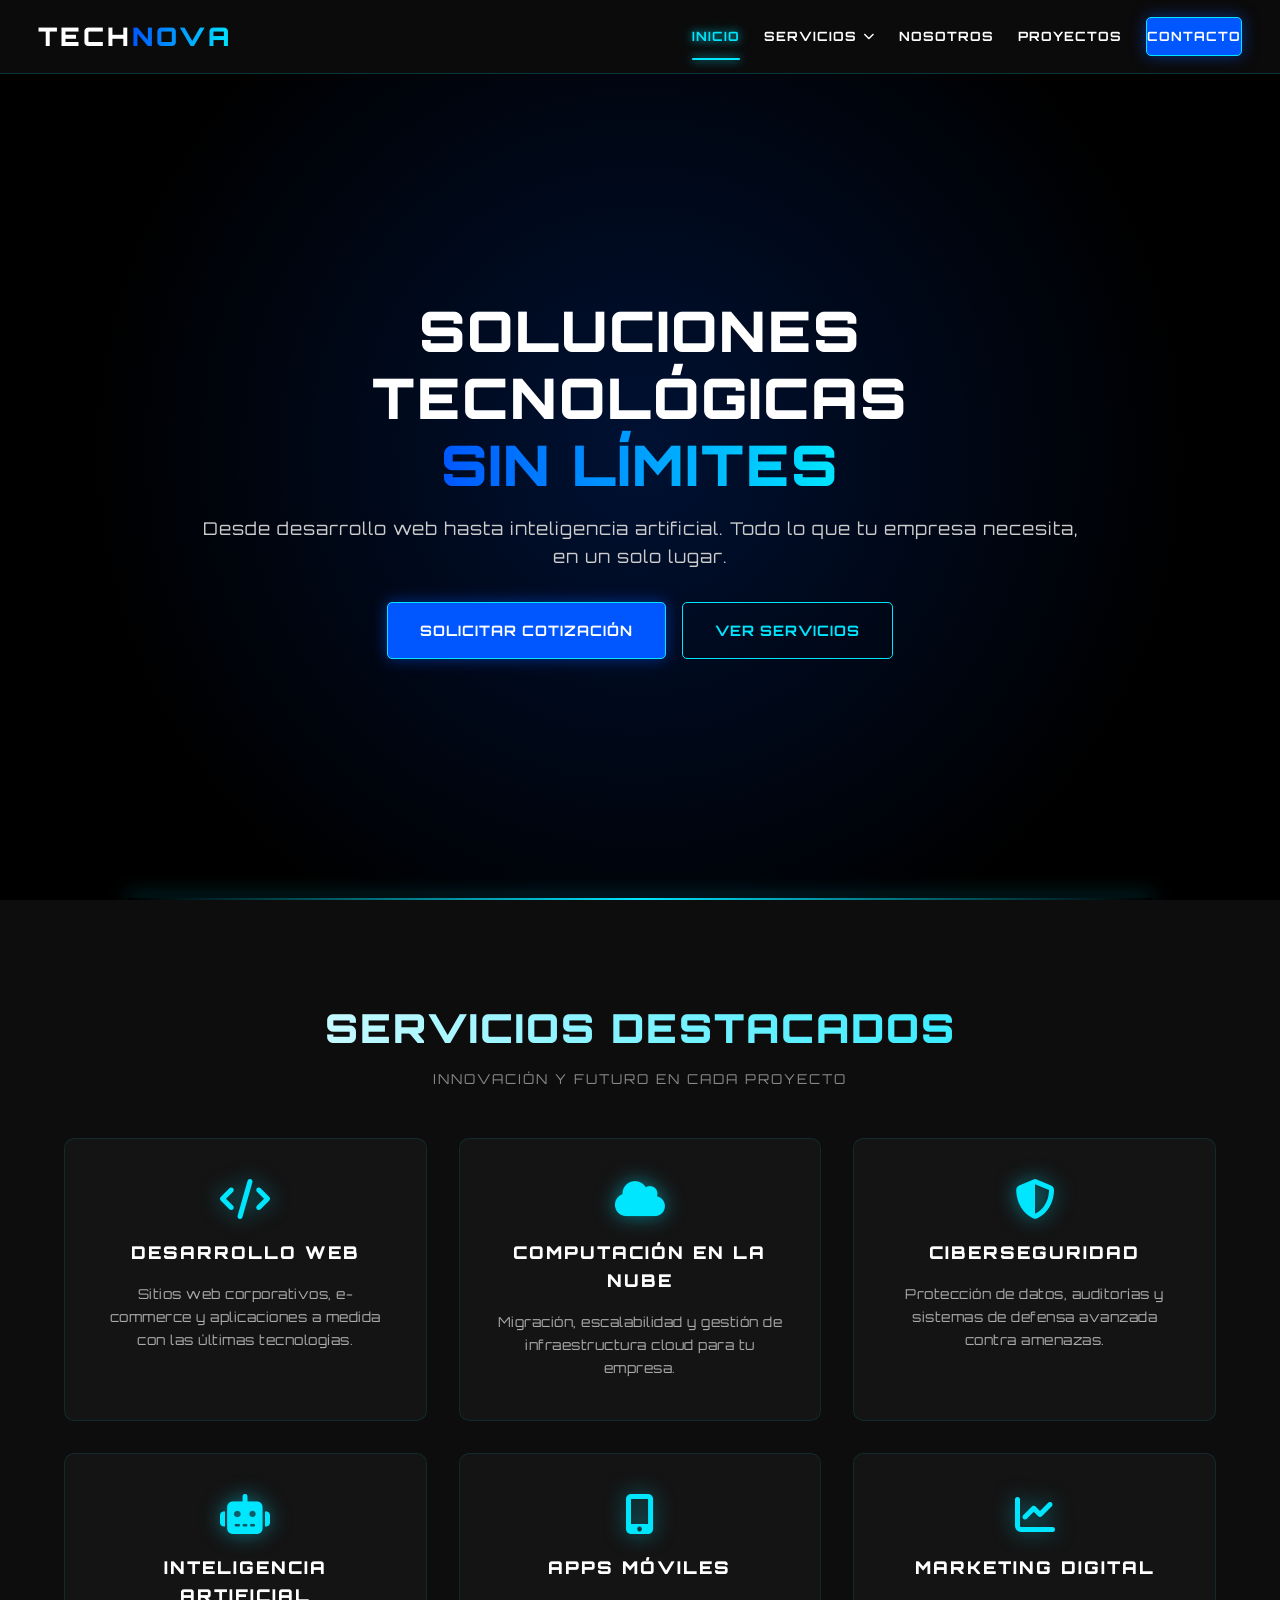
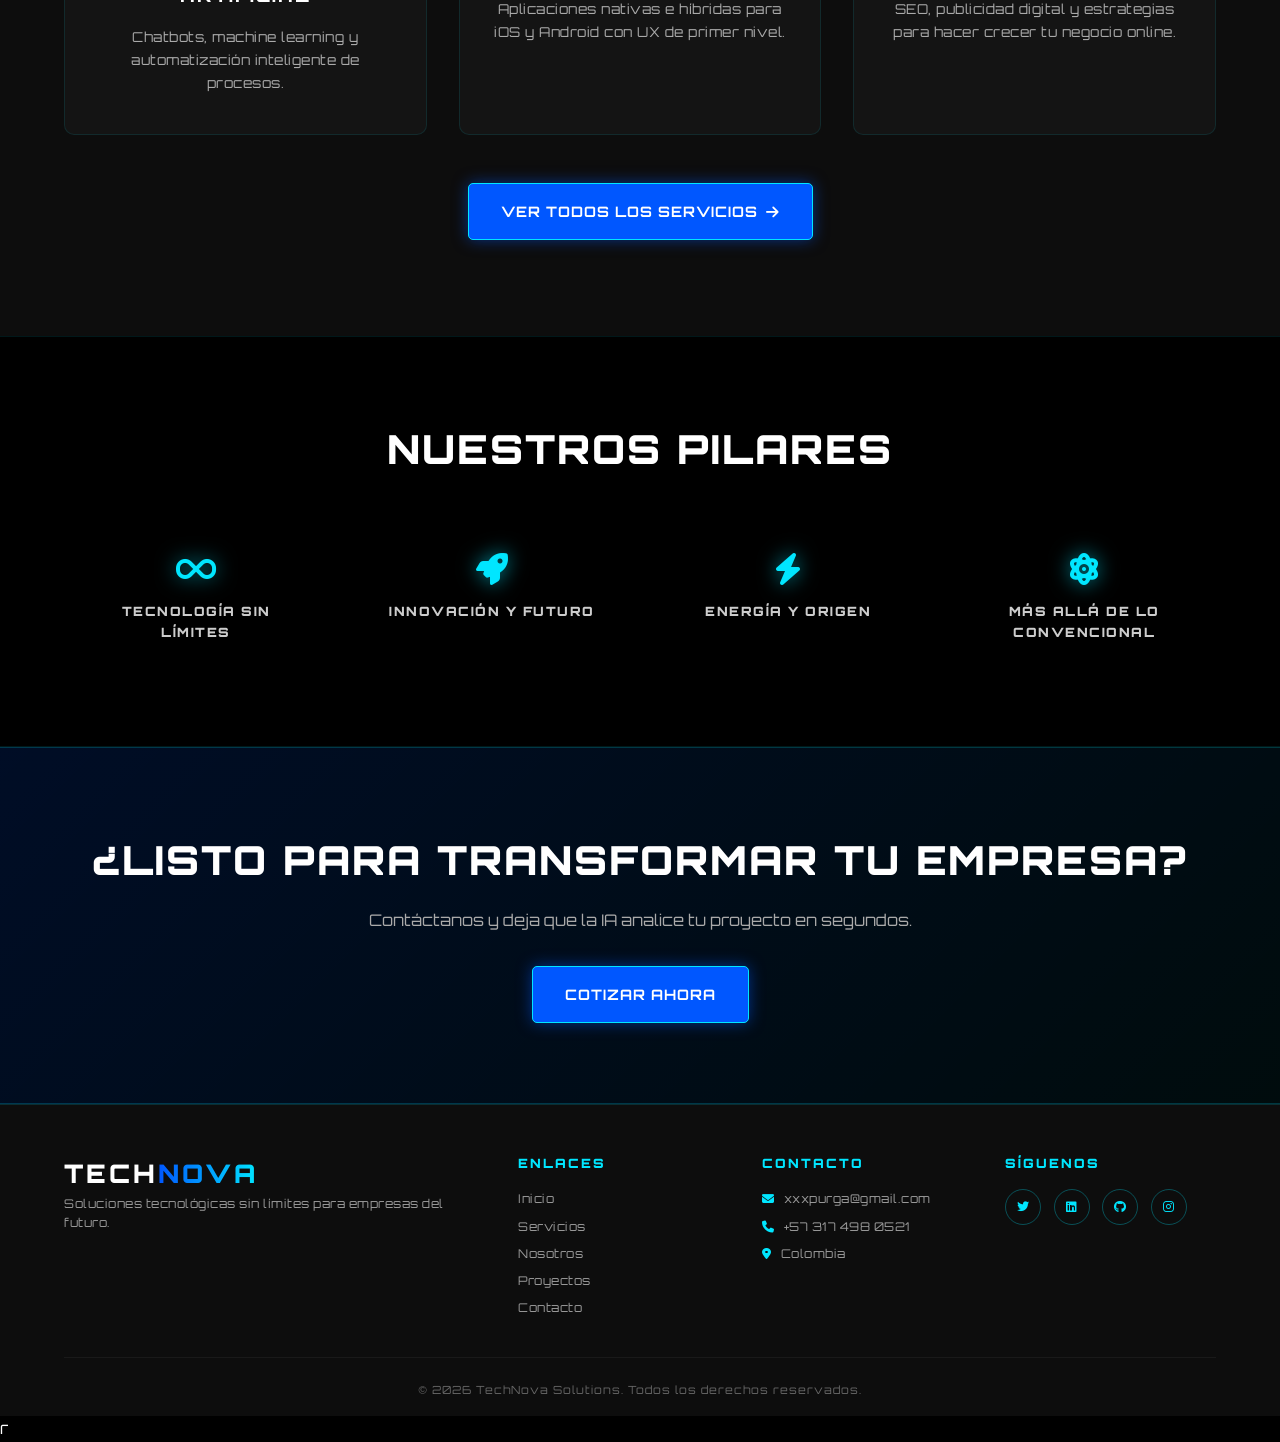
==== commit b2b94613: "Add files via upload" ====
--- a/index.html
+++ b/index.html
@@ -23,17 +23,18 @@
     <!-- Estilos -->
     <link rel="stylesheet" href="css/styles.css">
     <link rel="stylesheet" href="css/animations.css">
+    <link rel="stylesheet" href="css/modals.css">
+    <link rel="stylesheet" href="css/chat-widget.css">
 </head>
 <body>
 
-    <!-- ========== HEADER CON MENÚ DESPLEGABLE ========== -->
+    <!-- ========== HEADER ========== -->
     <header class="header">
         <a href="index.html" class="logo">
             <img src="assets/img/logo-icon.png" alt="TechNova" class="logo-icon" onerror="this.style.display='none'">
             <span class="logo-text">TECH<span class="logo-accent">NOVA</span></span>
         </a>
         
-        <!-- Botón hamburguesa para móvil -->
         <button class="menu-toggle" aria-label="Menú">
             <i class="fas fa-bars"></i>
         </button>
@@ -41,7 +42,6 @@
         <nav class="nav">
             <a href="index.html" class="active">Inicio</a>
             
-            <!-- MENÚ DESPLEGABLE DE SERVICIOS -->
             <div class="dropdown">
                 <a href="servicios.html" class="dropdown-toggle">
                     Servicios <i class="fas fa-chevron-down"></i>
@@ -67,6 +67,7 @@
                         <a href="servicios.html#cyber">Ciberseguridad</a>
                         <a href="servicios.html#pentest">Pentesting</a>
                         <a href="servicios.html#backup">Backup y Recuperación</a>
+                        <a href="servicios.html#monitoring">Monitoreo 24/7</a>
                     </div>
                     <div class="dropdown-column">
                         <h4><i class="fas fa-robot"></i> IA y Datos</h4>
@@ -80,6 +81,7 @@
                         <a href="servicios.html#seo">SEO</a>
                         <a href="servicios.html#ads">Publicidad Digital</a>
                         <a href="servicios.html#social">Redes Sociales</a>
+                        <a href="servicios.html#email">Email Marketing</a>
                     </div>
                     <div class="dropdown-column">
                         <h4><i class="fas fa-cogs"></i> Más</h4>
@@ -112,32 +114,32 @@
         <h2>Servicios Destacados</h2>
         <p class="section-subtitle">Innovación y futuro en cada proyecto</p>
         <div class="services-grid">
-            <div class="service-card">
+            <div class="service-card" data-service-id="web">
                 <i class="fas fa-code"></i>
                 <h3>Desarrollo Web</h3>
                 <p>Sitios web corporativos, e-commerce y aplicaciones a medida con las últimas tecnologías.</p>
             </div>
-            <div class="service-card">
+            <div class="service-card" data-service-id="cloud">
                 <i class="fas fa-cloud"></i>
                 <h3>Computación en la Nube</h3>
                 <p>Migración, escalabilidad y gestión de infraestructura cloud para tu empresa.</p>
             </div>
-            <div class="service-card">
+            <div class="service-card" data-service-id="cyber">
                 <i class="fas fa-shield-alt"></i>
                 <h3>Ciberseguridad</h3>
                 <p>Protección de datos, auditorías y sistemas de defensa avanzada contra amenazas.</p>
             </div>
-            <div class="service-card">
+            <div class="service-card" data-service-id="ai">
                 <i class="fas fa-robot"></i>
                 <h3>Inteligencia Artificial</h3>
                 <p>Chatbots, machine learning y automatización inteligente de procesos.</p>
             </div>
-            <div class="service-card">
+            <div class="service-card" data-service-id="mobile">
                 <i class="fas fa-mobile-alt"></i>
                 <h3>Apps Móviles</h3>
                 <p>Aplicaciones nativas e híbridas para iOS y Android con UX de primer nivel.</p>
             </div>
-            <div class="service-card">
+            <div class="service-card" data-service-id="seo">
                 <i class="fas fa-chart-line"></i>
                 <h3>Marketing Digital</h3>
                 <p>SEO, publicidad digital y estrategias para hacer crecer tu negocio online.</p>
@@ -188,34 +190,45 @@
                 </div>
                 <p>Soluciones tecnológicas sin límites para empresas del futuro.</p>
             </div>
-            <div class="footer-col">
-                <h4>Servicios</h4>
-                <a href="servicios.html#web">Desarrollo Web</a>
-                <a href="servicios.html#cloud">Cloud</a>
-                <a href="servicios.html#cyber">Ciberseguridad</a>
-                <a href="servicios.html#ai">Inteligencia Artificial</a>
-            </div>
-            <div class="footer-col">
-                <h4>Empresa</h4>
+            
+            <div class="footer-col">
+                <h4>Enlaces</h4>
+                <a href="index.html">Inicio</a>
+                <a href="servicios.html">Servicios</a>
                 <a href="nosotros.html">Nosotros</a>
                 <a href="proyectos.html">Proyectos</a>
                 <a href="contacto.html">Contacto</a>
             </div>
+            
+            <div class="footer-col">
+                <h4>Contacto</h4>
+                <p><i class="fas fa-envelope"></i> xxxpurga@gmail.com</p>
+                <p><i class="fas fa-phone"></i> +57 317 498 0521</p>
+                <p><i class="fas fa-map-marker-alt"></i> Colombia</p>
+            </div>
+            
             <div class="footer-col">
                 <h4>Síguenos</h4>
                 <div class="social-links">
-                    <a href="#"><i class="fab fa-linkedin"></i></a>
-                    <a href="#"><i class="fab fa-twitter"></i></a>
-                    <a href="#"><i class="fab fa-github"></i></a>
-                    <a href="#"><i class="fab fa-instagram"></i></a>
+                    <a href="https://x.com/Alexander_rzxs" target="_blank" rel="noopener" aria-label="X"><i class="fab fa-twitter"></i></a>
+                    <a href="https://www.linkedin.com/in/breiner-alexander-lb-41378b425" target="_blank" rel="noopener" aria-label="LinkedIn"><i class="fab fa-linkedin"></i></a>
+                    <a href="https://github.com/shh4x" target="_blank" rel="noopener" aria-label="GitHub"><i class="fab fa-github"></i></a>
+                    <a href="https://instagram.com/alexande_rzzz" target="_blank" rel="noopener" aria-label="Instagram"><i class="fab fa-instagram"></i></a>
                 </div>
             </div>
         </div>
+        
         <div class="footer-bottom">
             <p>&copy; 2026 TechNova Solutions. Todos los derechos reservados.</p>
         </div>
     </footer>
 
+    <!-- ========== SCRIPTS ========== -->
+    <script src="js/config.js"></script>
     <script src="js/main.js"></script>
+    <script src="js/services-data.js"></script>
+    <script src="js/services-modal.js"></script>
+    <script src="js/ai-api.js"></script>
+    <script src="js/chat-widget.js"></script>
 </body>
-</html>+</html>r
